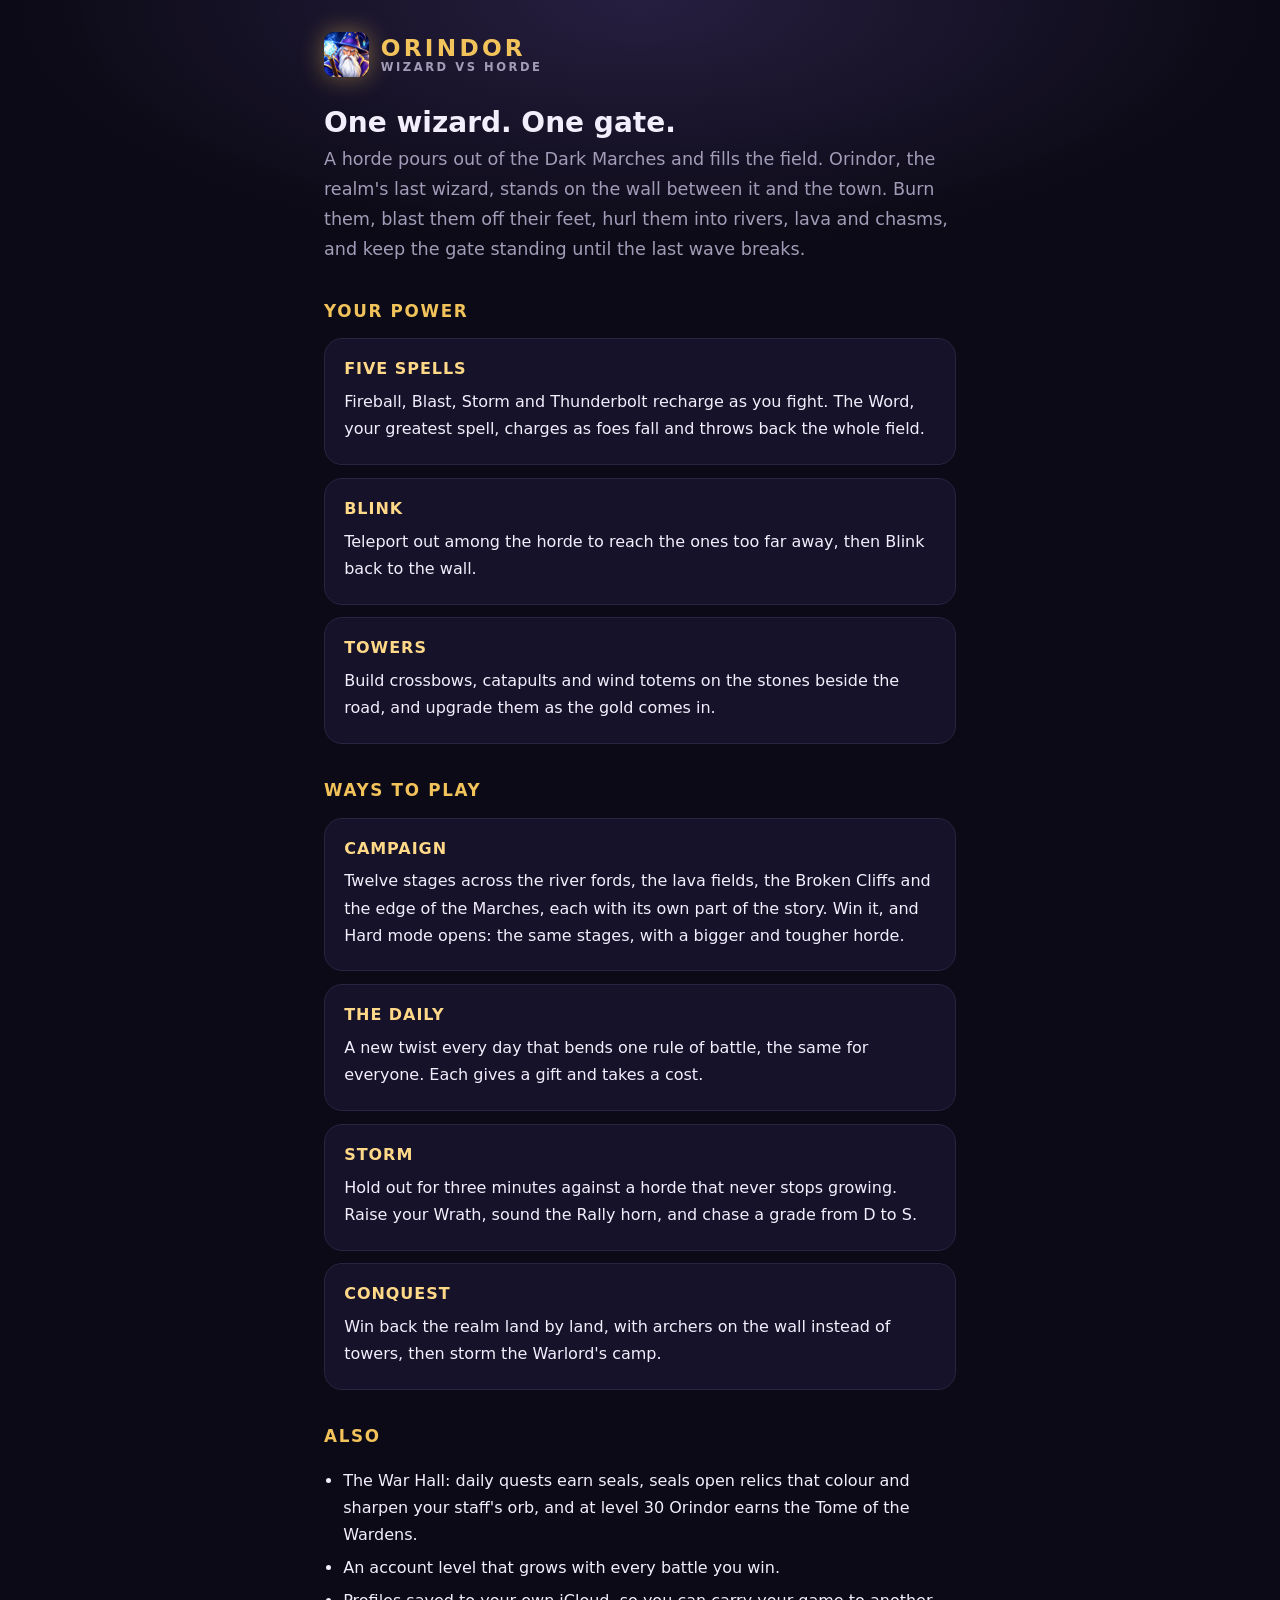
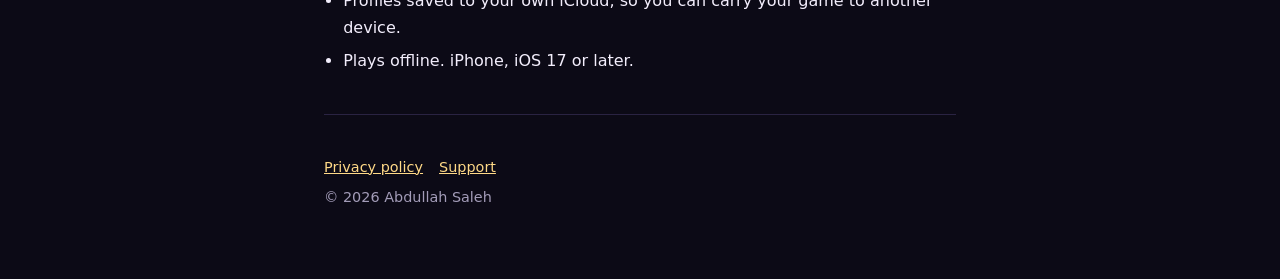
==== index.html @ 9a1c9cbc "Orindor: Wizard VS Horde website (home, privacy, support) Co-Authored-By: Claude Opus 5.5 <noreply@a" ====
<!DOCTYPE html>
<html lang="en">
<head>
<meta charset="utf-8">
<meta name="viewport" content="width=device-width, initial-scale=1">
<title>Orindor: Wizard VS Horde — hold the gate</title>
<meta name="description" content="Orindor: Wizard VS Horde is a fantasy defense game for iPhone. Stand on the wall as Orindor, the realm's last wizard, and hold the gate against a horde that fills the field, with five spells, Blink, towers and the deadly ground itself.">
<link rel="icon" href="icon.png">
<link rel="apple-touch-icon" href="icon.png">
<link rel="stylesheet" href="style.css">
</head>
<body>
<a class="brand" href="./"><img src="icon.png" alt=""><span><b>ORINDOR</b><small>WIZARD VS HORDE</small></span></a>

<h1>One wizard. One gate.</h1>
<p class="lede">A horde pours out of the Dark Marches and fills the field. Orindor, the realm's last wizard, stands on the wall between it and the town. Burn them, blast them off their feet, hurl them into rivers, lava and chasms, and keep the gate standing until the last wave breaks.</p>

<h2>Your power</h2>
<div class="card"><strong>FIVE SPELLS</strong><p>Fireball, Blast, Storm and Thunderbolt recharge as you fight. The Word, your greatest spell, charges as foes fall and throws back the whole field.</p></div>
<div class="card"><strong>BLINK</strong><p>Teleport out among the horde to reach the ones too far away, then Blink back to the wall.</p></div>
<div class="card"><strong>TOWERS</strong><p>Build crossbows, catapults and wind totems on the stones beside the road, and upgrade them as the gold comes in.</p></div>

<h2>Ways to play</h2>
<div class="card"><strong>CAMPAIGN</strong><p>Twelve stages across the river fords, the lava fields, the Broken Cliffs and the edge of the Marches, each with its own part of the story. Win it, and Hard mode opens: the same stages, with a bigger and tougher horde.</p></div>
<div class="card"><strong>THE DAILY</strong><p>A new twist every day that bends one rule of battle, the same for everyone. Each gives a gift and takes a cost.</p></div>
<div class="card"><strong>STORM</strong><p>Hold out for three minutes against a horde that never stops growing. Raise your Wrath, sound the Rally horn, and chase a grade from D to S.</p></div>
<div class="card"><strong>CONQUEST</strong><p>Win back the realm land by land, with archers on the wall instead of towers, then storm the Warlord's camp.</p></div>

<h2>Also</h2>
<ul>
<li>The War Hall: daily quests earn seals, seals open relics that colour and sharpen your staff's orb, and at level 30 Orindor earns the Tome of the Wardens.</li>
<li>An account level that grows with every battle you win.</li>
<li>Profiles saved to your own iCloud, so you can carry your game to another device.</li>
<li>Plays offline. iPhone, iOS 17 or later.</li>
</ul>

<hr>
<nav class="muted"><a href="privacy/">Privacy policy</a><a href="support/">Support</a></nav>
<p class="muted">© 2026 Abdullah Saleh</p>
</body>
</html>
---- style.css ----
:root { color-scheme: dark; --bg: #0c0a16; --surface: #16122a; --text: #f3eefc; --dim: #a39cb8; --gold: #f2c35a; --soft: #ffd987; --violet: #9d7bff; --line: #2a2342; }
* { box-sizing: border-box; }
body { font-family: -apple-system, "SF Pro Text", "Segoe UI", system-ui, sans-serif; max-width: 42rem; margin: 0 auto; padding: 2rem 1.25rem 4rem; line-height: 1.7; color: var(--text);
  background: radial-gradient(ellipse 70% 40% at 50% 0%, rgba(157,123,255,.18), transparent 70%), var(--bg); background-attachment: fixed; min-height: 100vh; }
a { color: var(--soft); }
h1 { font-size: 1.75rem; font-weight: 800; margin: 0 0 .35rem; line-height: 1.25; }
h2 { font-size: 1.05rem; font-weight: 800; letter-spacing: .1em; text-transform: uppercase; margin: 2rem 0 .5rem; color: var(--gold); }
p, li { margin: .35rem 0; }
ul { padding-inline-start: 1.2rem; }
.muted { color: var(--dim); font-size: .9rem; }
.brand { display: inline-flex; align-items: center; gap: .75rem; margin-bottom: 1.75rem; color: inherit; text-decoration: none; }
.brand img { width: 2.8rem; height: 2.8rem; border-radius: 22%; box-shadow: 0 0 24px rgba(242,195,90,.45); }
.brand span { display: flex; flex-direction: column; line-height: 1.1; }
.brand b { font-size: 1.45rem; letter-spacing: .14em; color: var(--gold); }
.brand small { font-size: .72rem; font-weight: 700; letter-spacing: .22em; color: var(--dim); }
.lede { font-size: 1.1rem; color: var(--dim); }
.card { background: var(--surface); border: 1px solid var(--line); border-radius: 18px; padding: 1rem 1.2rem; margin: .8rem 0; }
.card strong { color: var(--soft); letter-spacing: .06em; }
nav a { margin-inline-end: 1rem; }
hr { border: 0; border-top: 1px solid var(--line); margin: 2.5rem 0; }
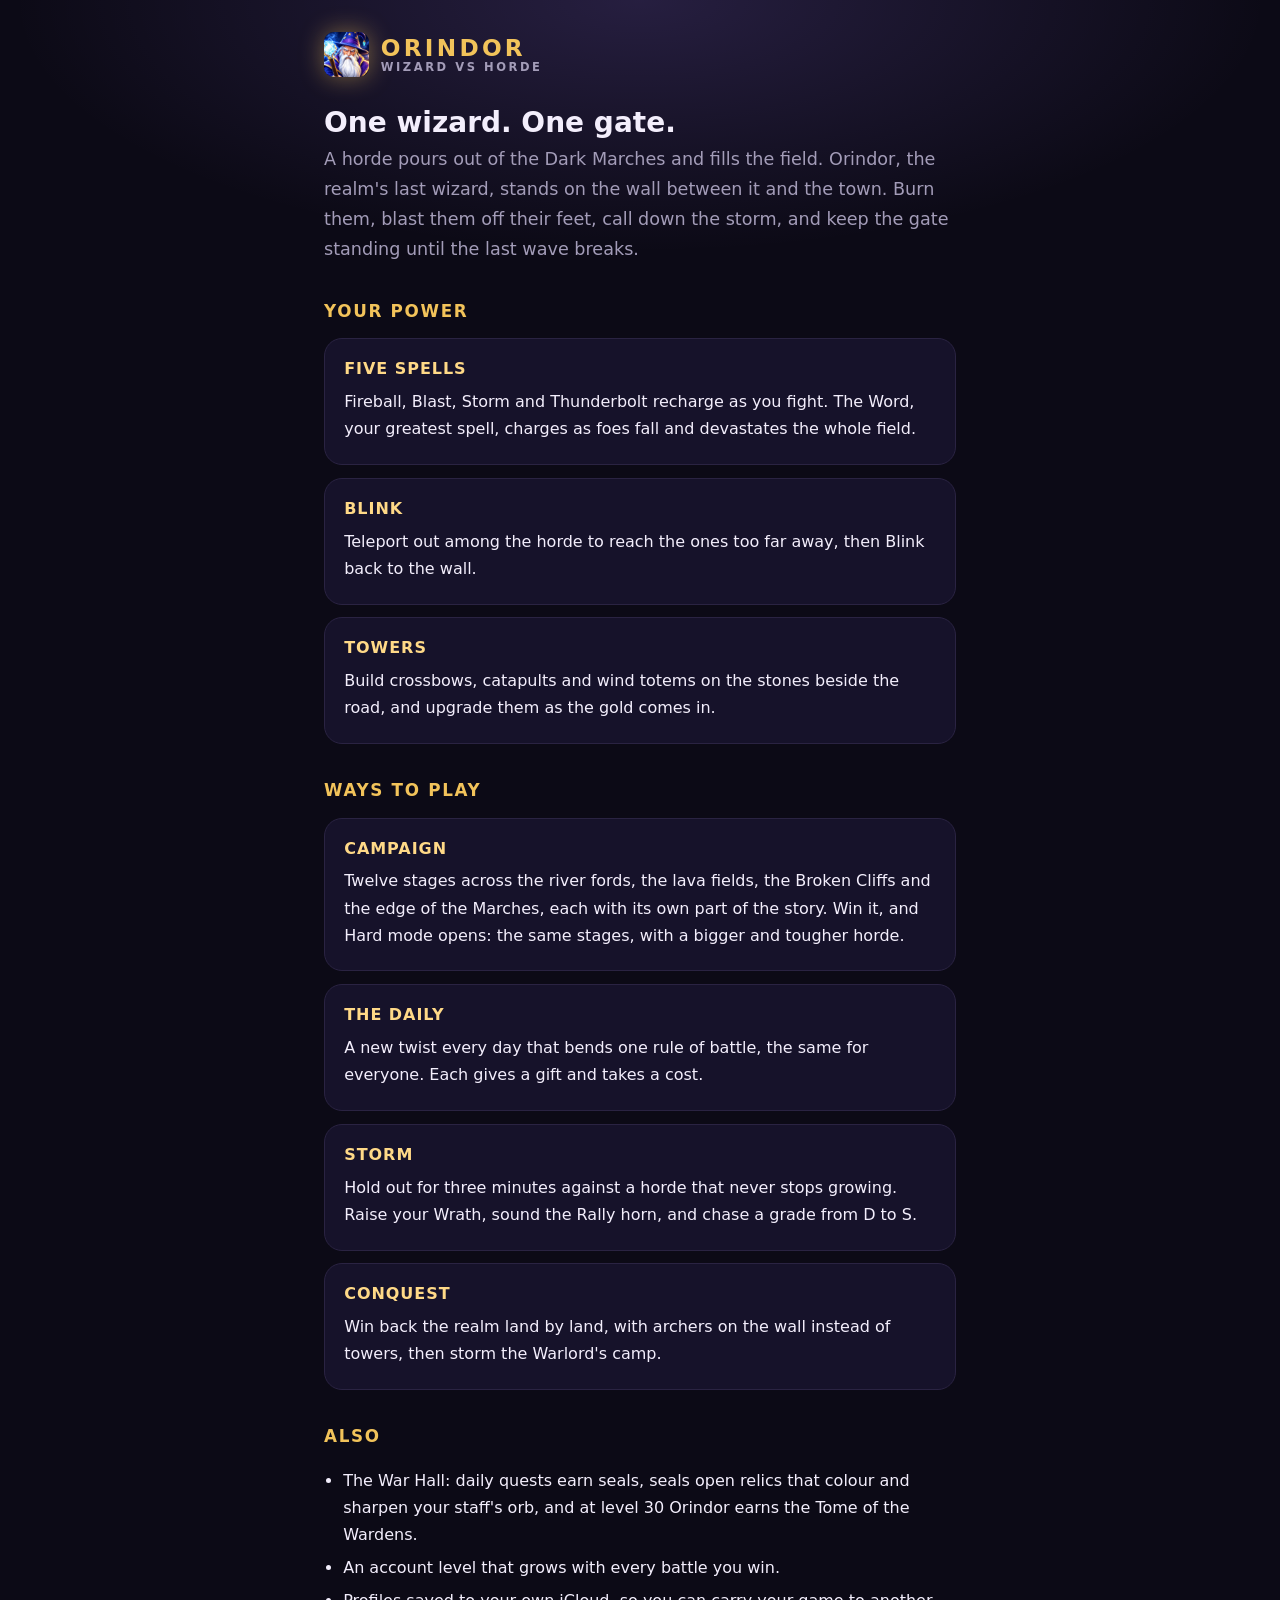
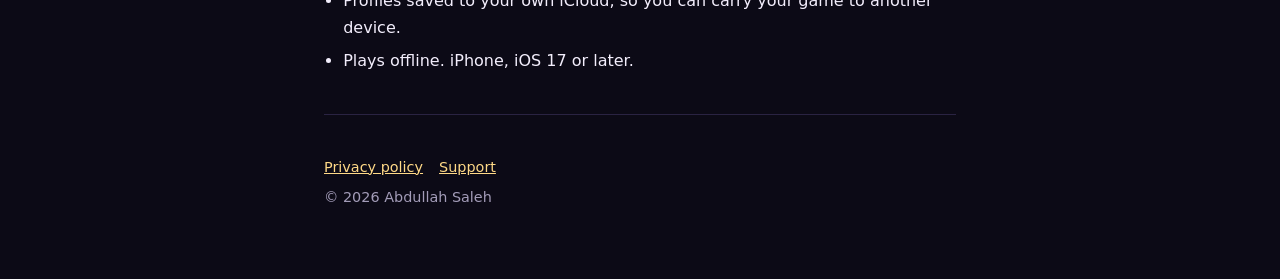
==== commit f8cd9a00: "Update home and support for 1.0: relic boosts, tower spots, campaign XP bonus, the Word's wording Co" ====
--- a/index.html
+++ b/index.html
@@ -13,10 +13,10 @@
 <a class="brand" href="./"><img src="icon.png" alt=""><span><b>ORINDOR</b><small>WIZARD VS HORDE</small></span></a>
 
 <h1>One wizard. One gate.</h1>
-<p class="lede">A horde pours out of the Dark Marches and fills the field. Orindor, the realm's last wizard, stands on the wall between it and the town. Burn them, blast them off their feet, hurl them into rivers, lava and chasms, and keep the gate standing until the last wave breaks.</p>
+<p class="lede">A horde pours out of the Dark Marches and fills the field. Orindor, the realm's last wizard, stands on the wall between it and the town. Burn them, blast them off their feet, call down the storm, and keep the gate standing until the last wave breaks.</p>
 
 <h2>Your power</h2>
-<div class="card"><strong>FIVE SPELLS</strong><p>Fireball, Blast, Storm and Thunderbolt recharge as you fight. The Word, your greatest spell, charges as foes fall and throws back the whole field.</p></div>
+<div class="card"><strong>FIVE SPELLS</strong><p>Fireball, Blast, Storm and Thunderbolt recharge as you fight. The Word, your greatest spell, charges as foes fall and devastates the whole field.</p></div>
 <div class="card"><strong>BLINK</strong><p>Teleport out among the horde to reach the ones too far away, then Blink back to the wall.</p></div>
 <div class="card"><strong>TOWERS</strong><p>Build crossbows, catapults and wind totems on the stones beside the road, and upgrade them as the gold comes in.</p></div>
 
